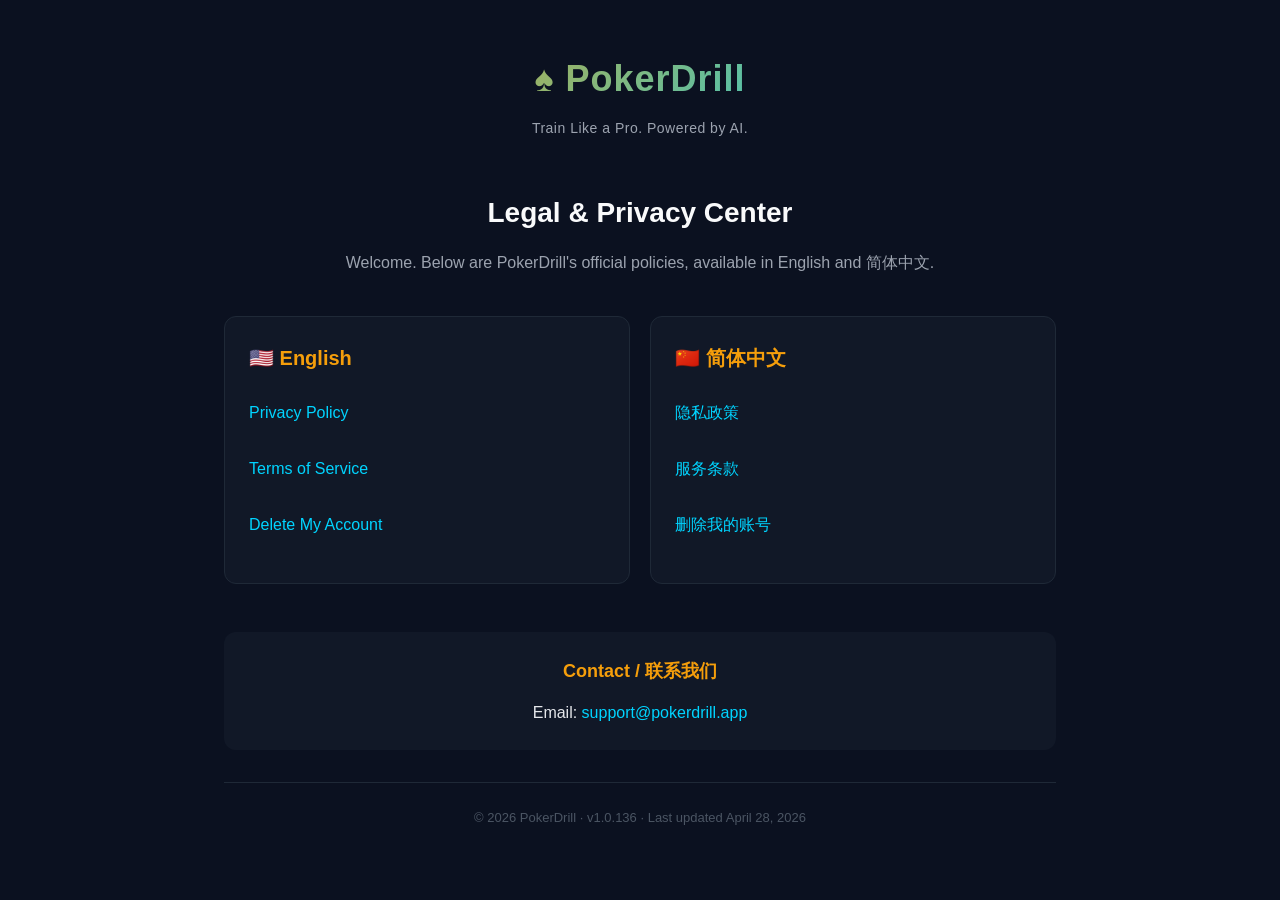
==== index.html @ ad4c44f5 "Initial: PokerDrill v1.0.137 policy site (privacy/terms/delete-account, EN+ZH)" ====
<!DOCTYPE html>
<html lang="en">
<head>
  <meta charset="UTF-8">
  <meta name="viewport" content="width=device-width, initial-scale=1.0">
  <title>PokerDrill — Legal & Privacy</title>
  <link rel="stylesheet" href="assets/style.css">
</head>
<body>
  <div class="container">
    <header>
      <div class="logo">♠ PokerDrill</div>
      <p class="tagline">Train Like a Pro. Powered by AI.</p>
    </header>

    <section class="intro">
      <h1>Legal & Privacy Center</h1>
      <p>Welcome. Below are PokerDrill's official policies, available in English and 简体中文.</p>
    </section>

    <section class="cards">
      <div class="card">
        <h2>🇺🇸 English</h2>
        <ul>
          <li><a href="en/privacy.html">Privacy Policy</a></li>
          <li><a href="en/terms.html">Terms of Service</a></li>
          <li><a href="en/delete-account.html">Delete My Account</a></li>
        </ul>
      </div>

      <div class="card">
        <h2>🇨🇳 简体中文</h2>
        <ul>
          <li><a href="zh/privacy.html">隐私政策</a></li>
          <li><a href="zh/terms.html">服务条款</a></li>
          <li><a href="zh/delete-account.html">删除我的账号</a></li>
        </ul>
      </div>
    </section>

    <section class="contact">
      <h3>Contact / 联系我们</h3>
      <p>Email: <a href="mailto:support@pokerdrill.app">support@pokerdrill.app</a></p>
    </section>

    <footer>
      <p>© 2026 PokerDrill · v1.0.136 · Last updated April 28, 2026</p>
    </footer>
  </div>
</body>
</html>
---- assets/style.css ----
/* PokerDrill Policy Site — v1.0.136 */
* { margin: 0; padding: 0; box-sizing: border-box; }

body {
  font-family: -apple-system, BlinkMacSystemFont, "Segoe UI", "PingFang SC", "Microsoft YaHei", Roboto, sans-serif;
  background: #0B1120;
  color: #E5E7EB;
  line-height: 1.7;
  min-height: 100vh;
}

.container {
  max-width: 880px;
  margin: 0 auto;
  padding: 48px 24px;
}

/* Header */
header {
  text-align: center;
  margin-bottom: 48px;
}
.logo {
  font-size: 36px;
  font-weight: 800;
  background: linear-gradient(135deg, #F59E0B 0%, #00D4FF 100%);
  -webkit-background-clip: text;
  background-clip: text;
  -webkit-text-fill-color: transparent;
  letter-spacing: 1px;
}
.tagline {
  margin-top: 8px;
  color: #9CA3AF;
  font-size: 14px;
  letter-spacing: 0.5px;
}

/* Intro */
.intro {
  text-align: center;
  margin-bottom: 40px;
}
.intro h1 {
  font-size: 28px;
  color: #F9FAFB;
  margin-bottom: 12px;
}
.intro p {
  color: #9CA3AF;
  font-size: 16px;
}

/* Cards */
.cards {
  display: grid;
  grid-template-columns: 1fr 1fr;
  gap: 20px;
  margin-bottom: 48px;
}
@media (max-width: 600px) {
  .cards { grid-template-columns: 1fr; }
}
.card {
  background: #111827;
  border: 1px solid #1F2937;
  border-radius: 12px;
  padding: 24px;
}
.card h2 {
  font-size: 20px;
  color: #F59E0B;
  margin-bottom: 16px;
}
.card ul {
  list-style: none;
}
.card li {
  margin: 12px 0;
}
.card a {
  color: #00D4FF;
  text-decoration: none;
  font-size: 16px;
  display: inline-block;
  padding: 8px 0;
  border-bottom: 1px solid transparent;
  transition: border-color 0.2s;
}
.card a:hover {
  border-bottom-color: #00D4FF;
}

/* Contact */
.contact {
  text-align: center;
  background: #111827;
  border-radius: 12px;
  padding: 24px;
  margin-bottom: 32px;
}
.contact h3 {
  color: #F59E0B;
  margin-bottom: 12px;
  font-size: 18px;
}
.contact a {
  color: #00D4FF;
  text-decoration: none;
}

/* Footer */
footer {
  text-align: center;
  color: #4B5563;
  font-size: 13px;
  padding-top: 24px;
  border-top: 1px solid #1F2937;
}

/* Article (for policy pages) */
.article {
  background: #111827;
  border: 1px solid #1F2937;
  border-radius: 12px;
  padding: 40px;
}
.article h1 {
  font-size: 32px;
  color: #F9FAFB;
  margin-bottom: 8px;
  border-bottom: 2px solid #F59E0B;
  padding-bottom: 16px;
}
.article .meta {
  color: #6B7280;
  font-size: 13px;
  margin-bottom: 24px;
}
.article h2 {
  color: #F59E0B;
  font-size: 22px;
  margin: 32px 0 12px;
  padding-top: 16px;
  border-top: 1px solid #1F2937;
}
.article h3 {
  color: #00D4FF;
  font-size: 17px;
  margin: 20px 0 8px;
}
.article p {
  color: #D1D5DB;
  margin-bottom: 12px;
}
.article ul, .article ol {
  margin: 12px 0 16px 24px;
  color: #D1D5DB;
}
.article li {
  margin: 6px 0;
}
.article strong {
  color: #F9FAFB;
}
.article a {
  color: #00D4FF;
  text-decoration: underline;
}
.article code {
  background: #1F2937;
  padding: 2px 6px;
  border-radius: 4px;
  font-size: 14px;
  color: #F59E0B;
}
.article table {
  width: 100%;
  border-collapse: collapse;
  margin: 16px 0;
}
.article th, .article td {
  padding: 10px 12px;
  border: 1px solid #1F2937;
  text-align: left;
  font-size: 14px;
}
.article th {
  background: #1F2937;
  color: #F59E0B;
}
.back {
  display: inline-block;
  margin-bottom: 20px;
  color: #00D4FF;
  text-decoration: none;
  font-size: 14px;
}
.back:hover { text-decoration: underline; }

/* Delete account form */
.delete-form {
  background: #1F2937;
  padding: 24px;
  border-radius: 8px;
  margin: 20px 0;
}
.delete-form .btn {
  display: inline-block;
  background: linear-gradient(135deg, #DC2626 0%, #991B1B 100%);
  color: #FFFFFF;
  padding: 12px 24px;
  border-radius: 8px;
  text-decoration: none;
  font-weight: 600;
  margin-top: 12px;
}
.delete-form .btn:hover { opacity: 0.9; }
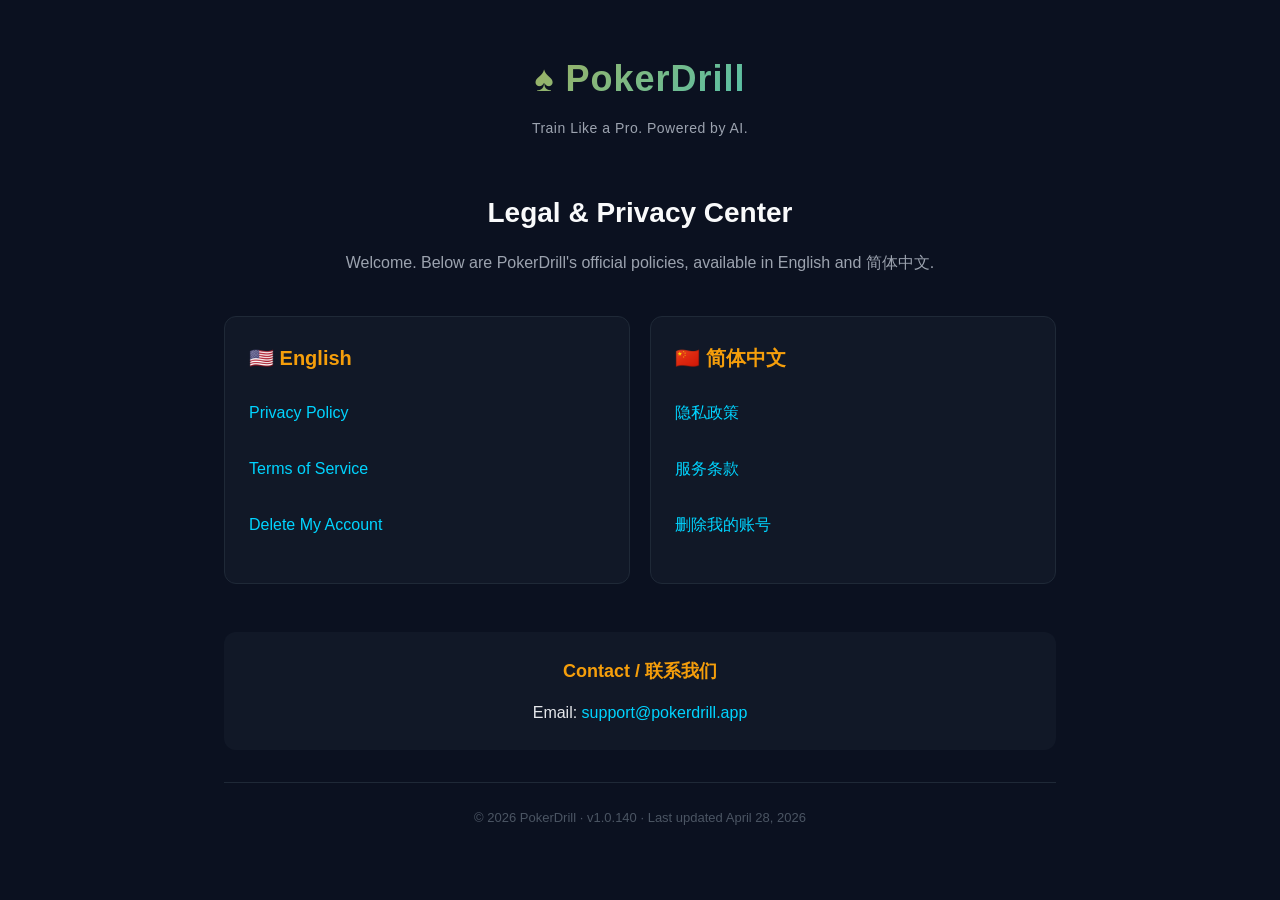
==== commit ed9a0ad7: "chore(privacy): v1.0.140 - migrate disclosure from OpenAI/Vultr to DeepSeek/Cloudflare - §1.3(a) Coa" ====
--- a/index.html
+++ b/index.html
@@ -44,7 +44,7 @@
     </section>
 
     <footer>
-      <p>© 2026 PokerDrill · v1.0.136 · Last updated April 28, 2026</p>
+      <p>© 2026 PokerDrill · v1.0.140 · Last updated April 28, 2026</p>
     </footer>
   </div>
 </body>
--- a/assets/style.css
+++ b/assets/style.css
@@ -1,4 +1,4 @@
-/* PokerDrill Policy Site — v1.0.136 */
+/* PokerDrill Policy Site — v1.0.140 */
 * { margin: 0; padding: 0; box-sizing: border-box; }
 
 body {
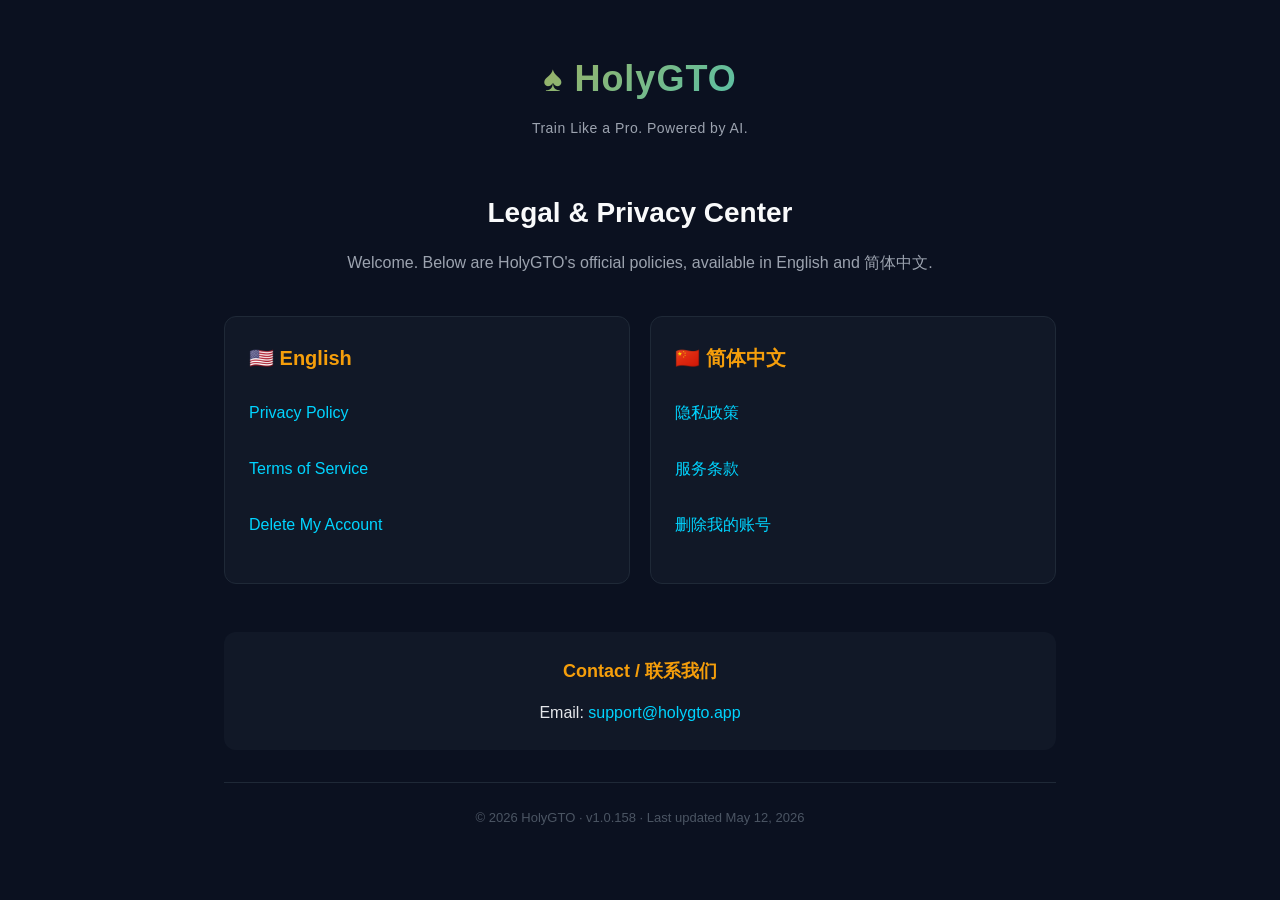
==== commit 7c640491: "chore: rebrand to HolyGTO v1.0.165 (privacy/terms/delete) - Update all branding from PokerDrill to H" ====
--- a/index.html
+++ b/index.html
@@ -3,19 +3,19 @@
 <head>
   <meta charset="UTF-8">
   <meta name="viewport" content="width=device-width, initial-scale=1.0">
-  <title>PokerDrill — Legal & Privacy</title>
+  <title>HolyGTO — Legal & Privacy</title>
   <link rel="stylesheet" href="assets/style.css">
 </head>
 <body>
   <div class="container">
     <header>
-      <div class="logo">♠ PokerDrill</div>
+      <div class="logo">♠ HolyGTO</div>
       <p class="tagline">Train Like a Pro. Powered by AI.</p>
     </header>
 
     <section class="intro">
       <h1>Legal & Privacy Center</h1>
-      <p>Welcome. Below are PokerDrill's official policies, available in English and 简体中文.</p>
+      <p>Welcome. Below are HolyGTO's official policies, available in English and 简体中文.</p>
     </section>
 
     <section class="cards">
@@ -40,11 +40,11 @@
 
     <section class="contact">
       <h3>Contact / 联系我们</h3>
-      <p>Email: <a href="mailto:support@pokerdrill.app">support@pokerdrill.app</a></p>
+      <p>Email: <a href="mailto:support@holygto.app">support@holygto.app</a></p>
     </section>
 
     <footer>
-      <p>© 2026 PokerDrill · v1.0.140 · Last updated April 28, 2026</p>
+      <p>© 2026 HolyGTO · v1.0.158 · Last updated May 12, 2026</p>
     </footer>
   </div>
 </body>
--- a/assets/style.css
+++ b/assets/style.css
@@ -1,4 +1,4 @@
-/* PokerDrill Policy Site — v1.0.140 */
+/* HolyGTO Policy Site — v1.0.140 */
 * { margin: 0; padding: 0; box-sizing: border-box; }
 
 body {
